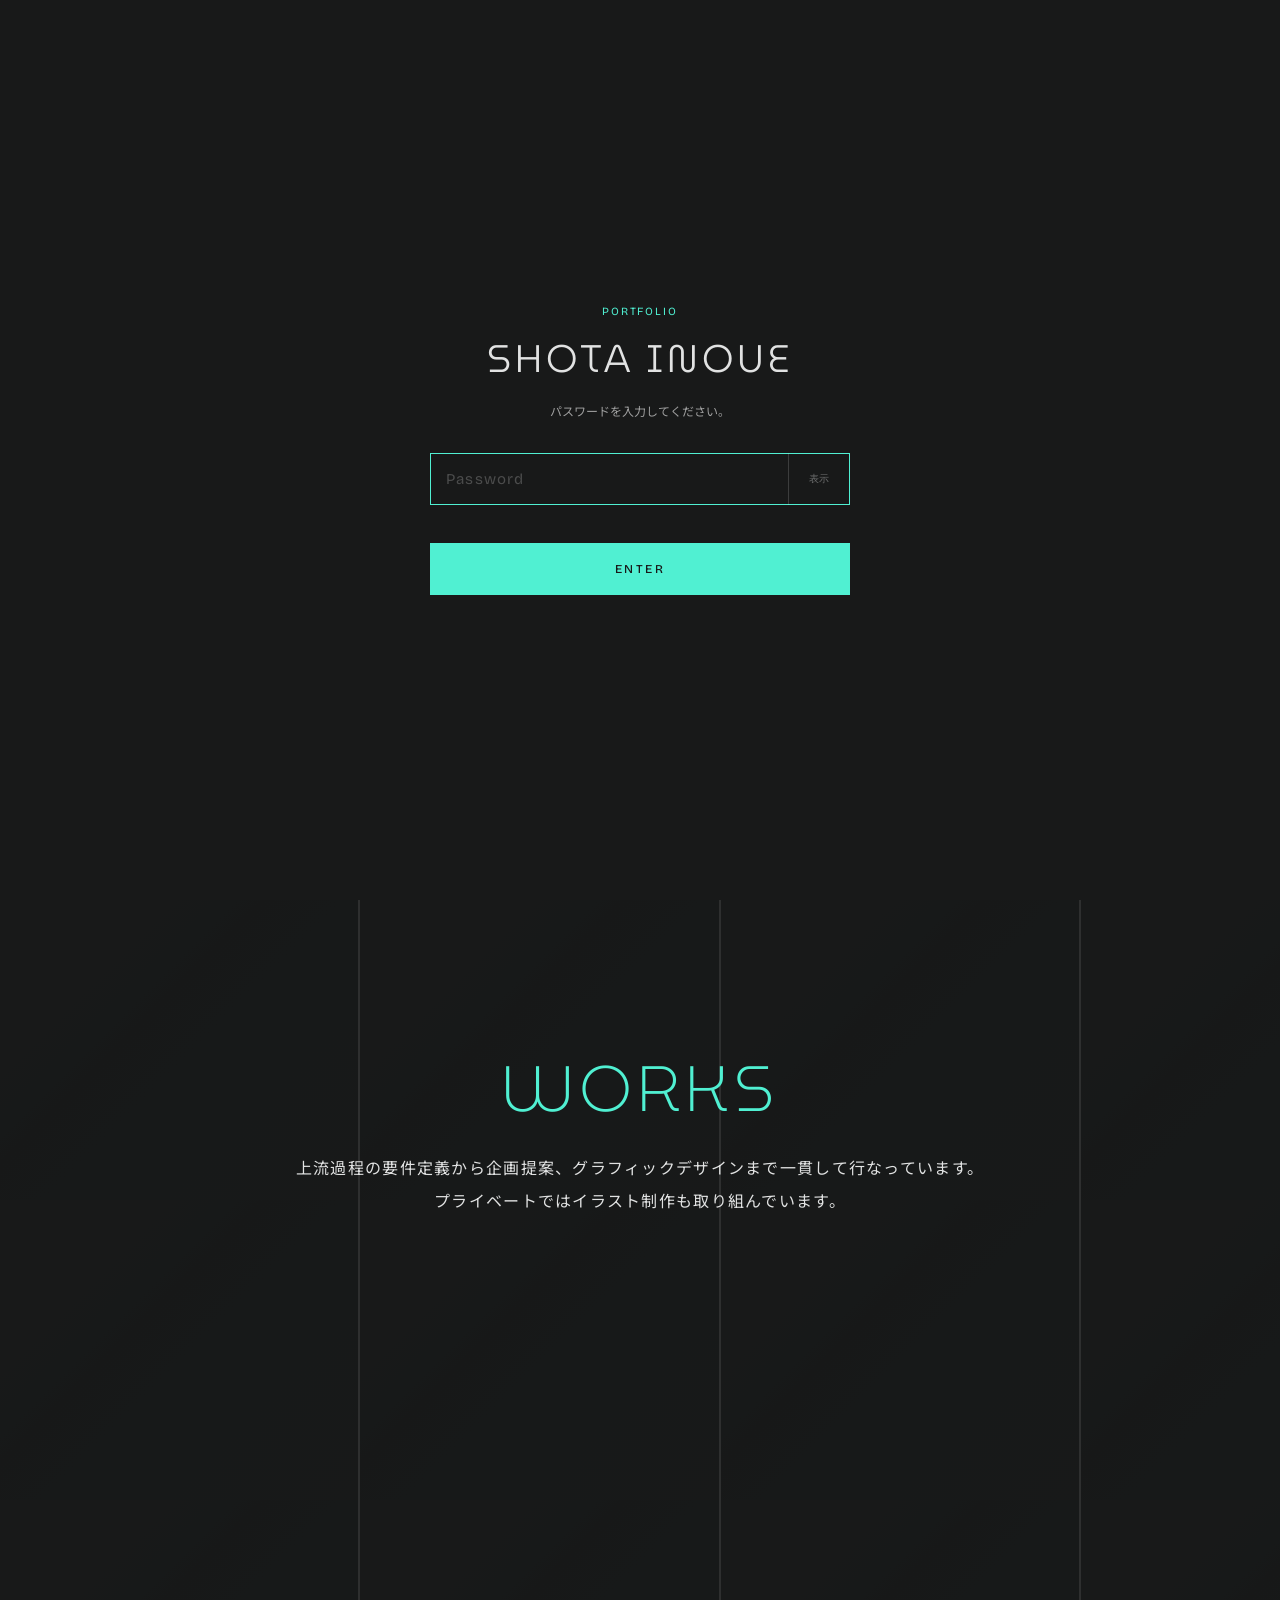
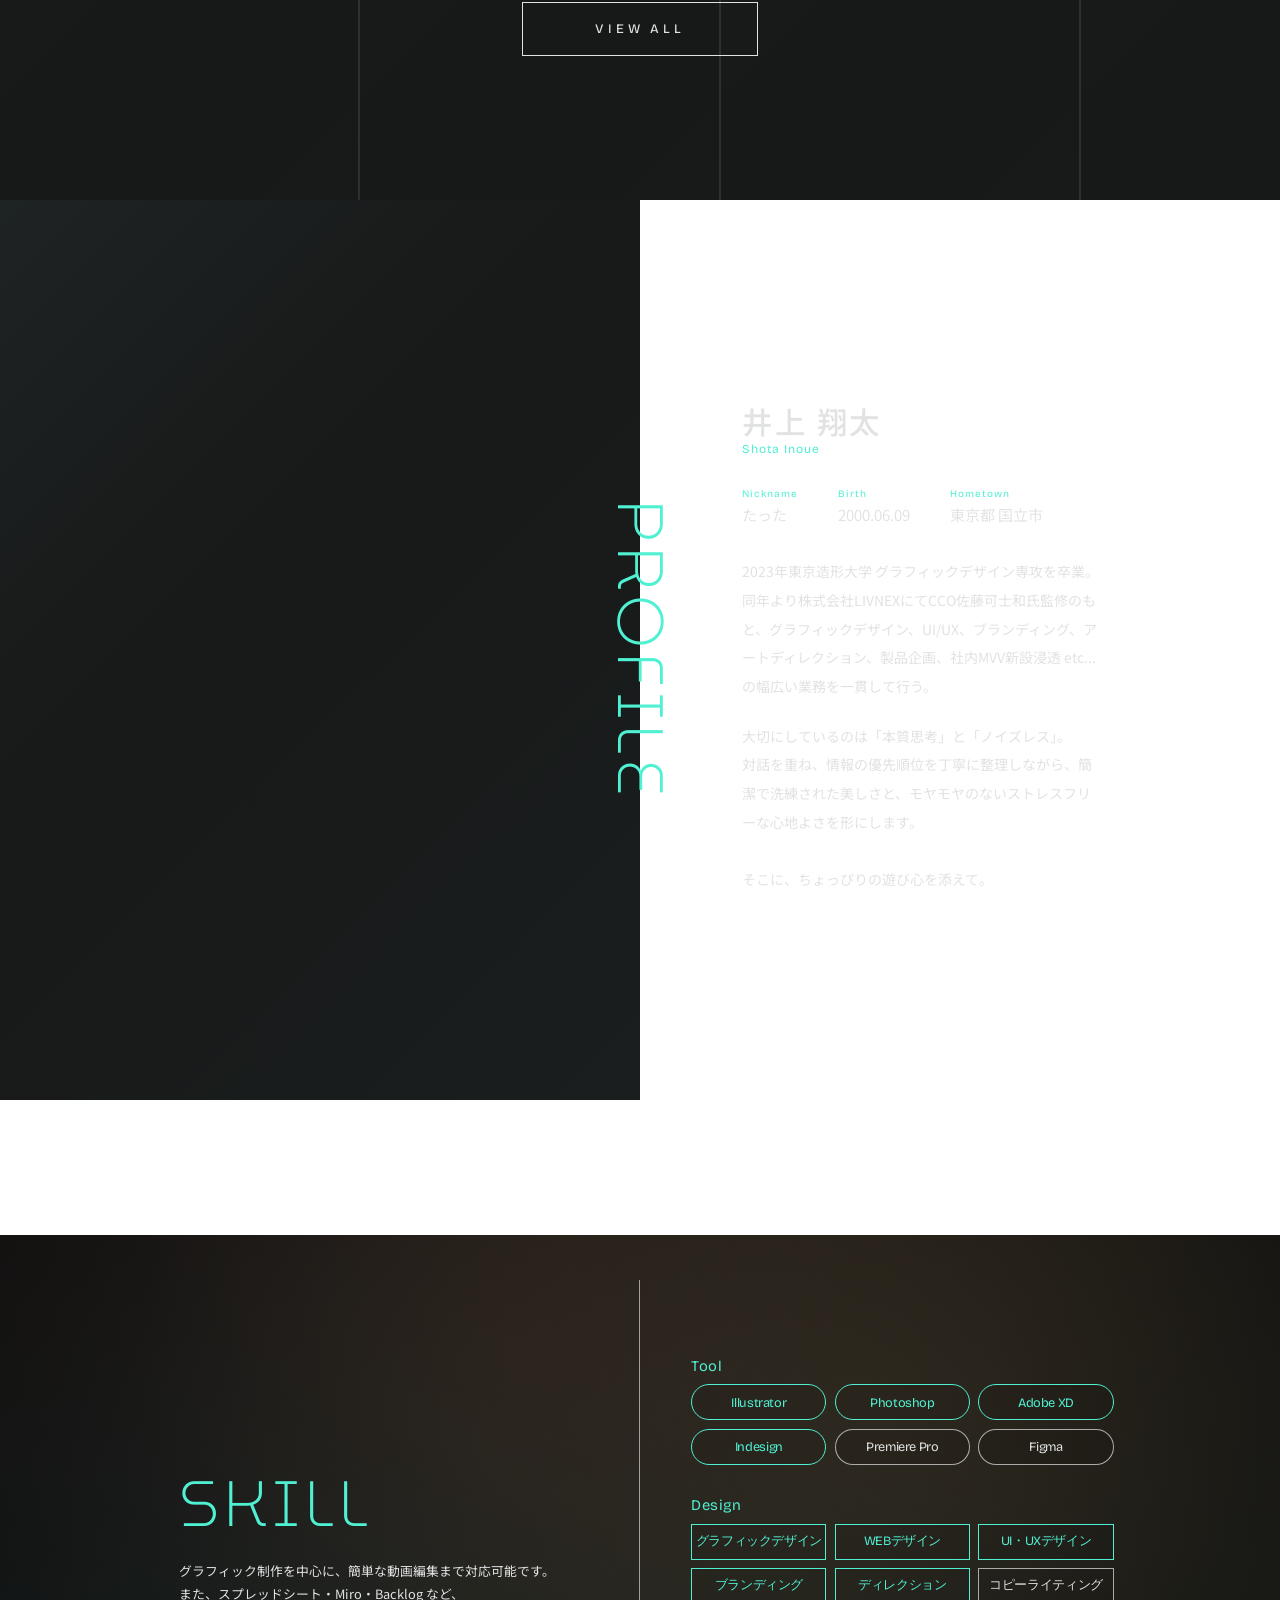
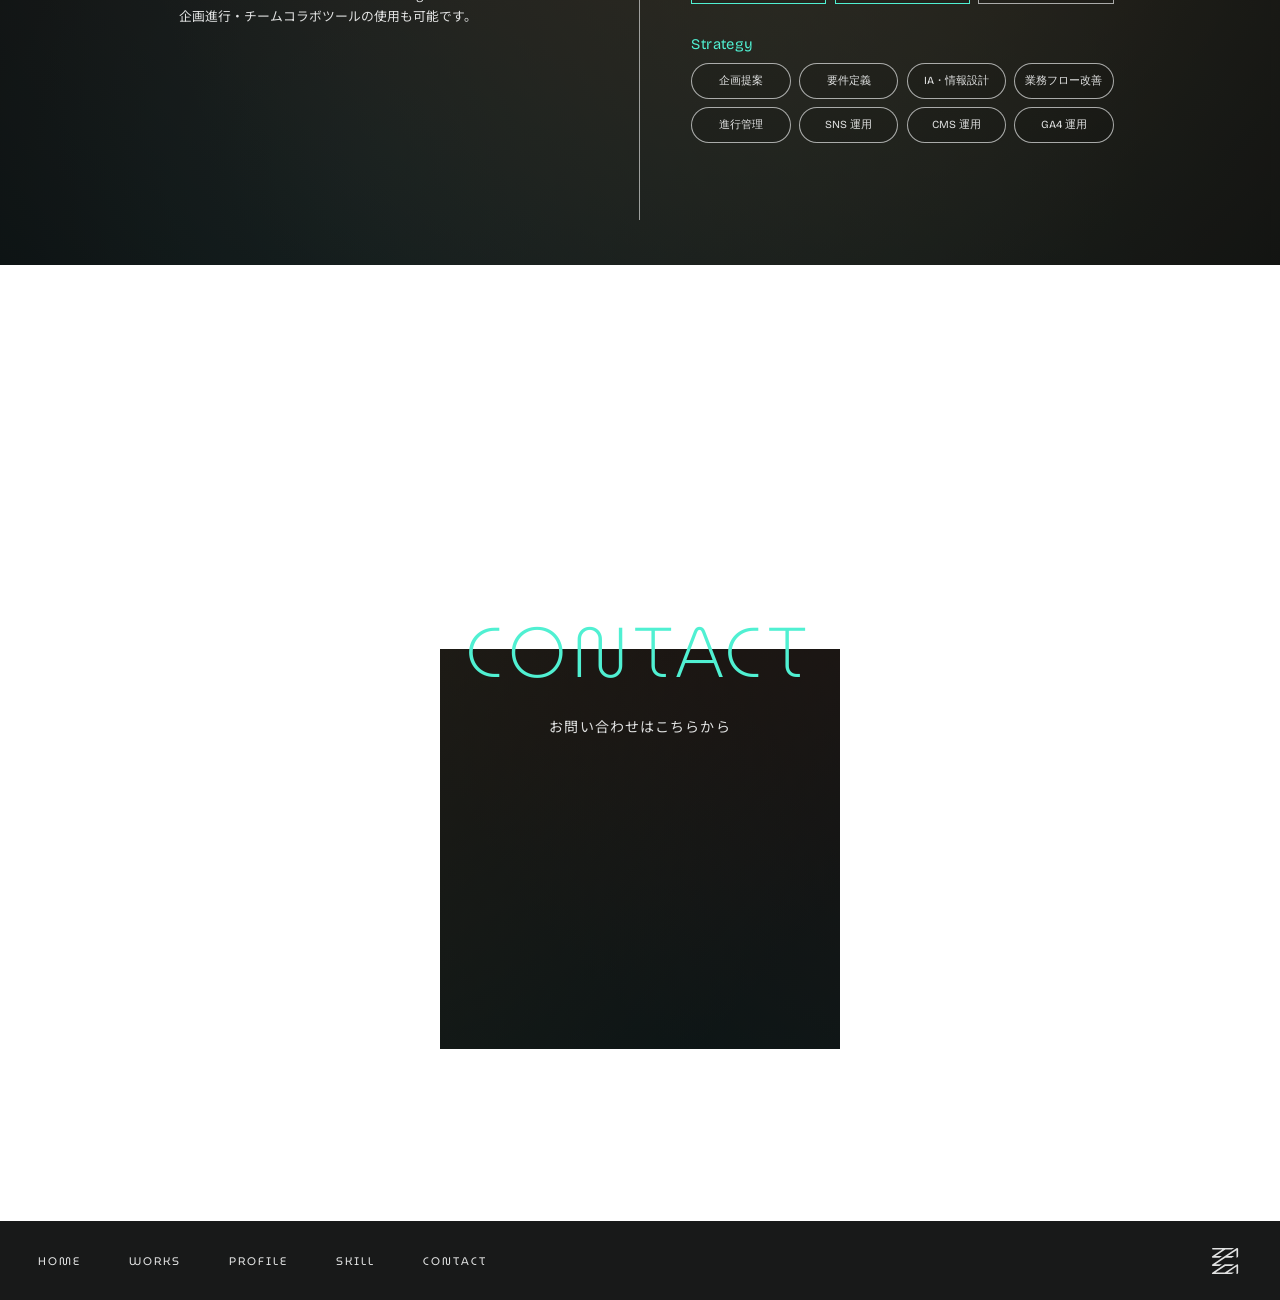
==== index.html @ 8c476129 "Add files via upload" ====
<!DOCTYPE html>
<html lang="ja">
<head>
<meta charset="UTF-8">
<meta name="viewport" content="width=device-width,initial-scale=1.0">
<title>SHOTA INOUE — tattaport</title>

<!-- 認証済みタブでは、読み込み直後のパスワード画面ちらつきを防ぐ -->
<script>
try{
  if(sessionStorage.getItem('portfolioAccessHash')){
    document.documentElement.classList.add('access-session-hint');
  }
}catch(e){}
</script>

<link rel="preconnect" href="https://fonts.googleapis.com">
<link href="https://fonts.googleapis.com/css2?family=MuseoModerno:wght@200;300;400;500;700&family=Bricolage+Grotesque:opsz,wght@12..96,300;12..96,400;12..96,500&family=Noto+Sans+JP:wght@300;400;500&display=swap" rel="stylesheet">

<link rel="stylesheet" href="css/style.css">

<script>
if(new URLSearchParams(window.location.search).get('works') === '1'){
  document.documentElement.classList.add('skip-opening');
}
</script>
</head>

<body>

<!-- SITE ACCESS GATE -->
<div class="site-access-gate" id="siteAccessGate" aria-hidden="true">
  <form class="site-access-card" id="siteAccessForm">
    <p class="site-access-eyebrow">PORTFOLIO</p>
    <h1 class="site-access-title">SHOTA INOUE</h1>
    <p class="site-access-text">
      パスワードを入力してください。
    </p>

    <label class="site-access-label" for="siteAccessPassword">
       
    </label>

   <div class="site-access-password-wrap">
     <input
       class="site-access-input"
       id="siteAccessPassword"
       type="password"
       autocomplete="current-password"
       placeholder="Password"
       required
     >
   
     <button
       class="site-access-toggle"
       type="button"
       aria-label="パスワードを表示"
       aria-pressed="false"
     >
       表示
     </button>
   </div>

    <p class="site-access-error" id="siteAccessError" aria-live="polite"></p>

    <button class="site-access-submit" type="submit">
      ENTER
    </button>
  </form>
</div>

<canvas id="dotsCanvas"></canvas>

<div id="loader">
  <div class="ld-logo-box"></div>
</div>

<div class="cursor" id="cur"></div>

<div class="nav-fixed" id="navFixed">
  <div class="nav-logo" id="navLogoBtn"></div>

  <button class="hamburger" id="ham" aria-label="menu">
    <span></span>
    <span></span>
    <span></span>
  </button>
</div>

<div class="mob-menu" id="mobMenu">
  <a href="#top" class="mob-link">Home</a>
  <a href="#works" class="mob-link">Works</a>
  <a href="#profile" class="mob-link">Profile</a>
  <a href="#skill" class="mob-link">Skill</a>
  <a href="#contact" class="mob-link">Contact</a>
</div>

<!-- TOP -->
<section id="top">
  <div class="top-photo"></div>

  <nav class="top-nav">
    <a href="#works">Works</a>
    <a href="#profile">Profile</a>
    <a href="#skill">Skill</a>
    <a href="#contact">Contact</a>
  </nav>

  <div class="top-content">

    <!--
      CMSのTop Title Graphicから
      SHOTA / INOUEを別SVGとして読み込みます。

      未登録の場合は従来テキストを表示します。
    -->
    <h1 class="top-name top-name-art" aria-label="SHOTA INOUE">

      <span class="lw top-title-line">
        <img
          class="top-title-image"
          id="topTitleShota"
          src=""
          alt="SHOTA"
        >
        <span class="li top-title-fallback">SHOTA</span>
      </span>

      <span class="lw top-title-line">
        <img
          class="top-title-image"
          id="topTitleInoue"
          src=""
          alt="INOUE"
        >
        <span class="li d2 top-title-fallback">INOUE</span>
      </span>

    </h1>

    <div class="top-tags">
      <p class="main">Graphic · Branding · UIUX · SNS · Editorial</p>
      <p class="italic">Design · Direction · Planning · Management</p>
    </div>
  </div>

  <div class="scroll-ind">
    <span>SCROLL</span>
    <div class="scroll-line-v"></div>
  </div>
</section>

<!-- WORKS -->
<section id="works">

  <div class="works-bg">
    <div class="works-bg-row">
      <div class="works-bg-track dir-left">
        <div class="works-bg-cell"></div>
        <div class="works-bg-cell"></div>
        <div class="works-bg-cell"></div>
        <div class="works-bg-cell"></div>
        <div class="works-bg-cell"></div>
        <div class="works-bg-cell"></div>
        <div class="works-bg-cell"></div>
        <div class="works-bg-cell"></div>
      </div>
    </div>

    <div class="works-bg-row">
      <div class="works-bg-track dir-right">
        <div class="works-bg-cell"></div>
        <div class="works-bg-cell"></div>
        <div class="works-bg-cell"></div>
        <div class="works-bg-cell"></div>
        <div class="works-bg-cell"></div>
        <div class="works-bg-cell"></div>
        <div class="works-bg-cell"></div>
        <div class="works-bg-cell"></div>
      </div>
    </div>

    <div class="works-bg-row">
      <div class="works-bg-track dir-left">
        <div class="works-bg-cell"></div>
        <div class="works-bg-cell"></div>
        <div class="works-bg-cell"></div>
        <div class="works-bg-cell"></div>
        <div class="works-bg-cell"></div>
        <div class="works-bg-cell"></div>
        <div class="works-bg-cell"></div>
        <div class="works-bg-cell"></div>
      </div>
    </div>
  </div>

  <div class="works-dark"></div>

  <div class="works-center">
    <div class="works-upper">
      <h2 class="works-title rv">WORKS</h2>

      <p class="works-sub rv">
        上流過程の要件定義から企画提案、グラフィックデザインまで一貫して行なっています。<br>
        プライベートではイラスト制作も取り組んでいます。
      </p>
    </div>

    <button class="works-viewall rv" id="viewAllBtn">View all</button>
  </div>
</section>

<!-- PROFILE -->
<section id="profile">

  <div class="profile-sp-hero">
    <div class="profile-sp-bg ph" id="profileBgSP"></div>
    <h2 class="profile-sp-title">PROFILE</h2>
  </div>

  <div class="profile-bg ph" id="profileBgPC"></div>

  <h2 class="profile-title-center">PROFILE</h2>

  <div class="profile-right">
    <p class="profile-name">井上 翔太</p>
    <p class="profile-name-en">Shota Inoue</p>

    <div class="profile-meta">
      <div>
        <div class="pm-label">Nickname</div>
        <div class="pm-val">たった</div>
      </div>

      <div>
        <div class="pm-label">Birth</div>
        <div class="pm-val">2000.06.09</div>
      </div>

      <div>
        <div class="pm-label">Hometown</div>
        <div class="pm-val">東京都 国立市</div>
      </div>
    </div>

    <p class="profile-text">
      2023年東京造形大学 グラフィックデザイン専攻を卒業。同年より株式会社LIVNEXにてCCO佐藤可士和氏監修のもと、グラフィックデザイン、UI/UX、ブランディング、アートディレクション、製品企画、社内MVV新設浸透 etc... の幅広い業務を一貫して行う。
    </p>

    <p class="profile-text-accent">
      大切にしているのは「本質思考」と「ノイズレス」。<br>
      対話を重ね、情報の優先順位を丁寧に整理しながら、簡潔で洗練された美しさと、モヤモヤのないストレスフリーな心地よさを形にします。<br><br>

      <span class="playful" id="playful">
        そこに、ちょっぴりの遊び心を添えて。
      </span>
    </p>
  </div>
</section>

<!-- SKILL -->
<section id="skill">

  <div class="skill-bg ph">
    <div class="mesh-container">
      <div class="color-circle c1"></div>
      <div class="color-circle c2"></div>
      <div class="color-circle c3"></div>
      <div class="color-circle c4"></div>
    </div>
  </div>

  <div class="skill-inner">

    <div class="skill-left">
      <h2 class="skill-title rv">SKILL</h2>

      <p class="skill-desc rv">
        グラフィック制作を中心に、簡単な動画編集まで対応可能です。<br>
        また、スプレッドシート・Miro・Backlog など、<br>
        企画進行・チームコラボツールの使用も可能です。
      </p>

      <div class="skill-vline"></div>
    </div>

    <div class="skill-right">

      <div class="rv">
        <div class="sg-head">Tool</div>

        <div class="sk-tool">
          <span class="sk-pill hi">Illustrator</span>
          <span class="sk-pill hi">Photoshop</span>
          <span class="sk-pill hi">Adobe XD</span>
          <span class="sk-pill hi">Indesign</span>
          <span class="sk-pill">Premiere Pro</span>
          <span class="sk-pill">Figma</span>
        </div>
      </div>

      <div class="rv">
        <div class="sg-head">Design</div>

        <div class="sk-design">
          <div class="sk-box hi"><span>グラフィックデザイン</span></div>
          <div class="sk-box hi"><span>WEBデザイン</span></div>
          <div class="sk-box hi"><span>UI・UXデザイン</span></div>
          <div class="sk-box hi"><span>ブランディング</span></div>
          <div class="sk-box hi"><span>ディレクション</span></div>
          <div class="sk-box"><span>コピーライティング</span></div>
        </div>
      </div>

      <div class="rv">
        <div class="sg-head">Strategy</div>

        <div class="sk-strategy">
          <span class="sk-pill">企画提案</span>
          <span class="sk-pill">要件定義</span>
          <span class="sk-pill">IA・情報設計</span>
          <span class="sk-pill">業務フロー改善</span>
          <span class="sk-pill">進行管理</span>
          <span class="sk-pill">SNS 運用</span>
          <span class="sk-pill">CMS 運用</span>
          <span class="sk-pill">GA4 運用</span>
        </div>
      </div>

    </div>
  </div>
</section>

<!-- CONTACT -->
<section id="contact">

  <div class="contact-body">
    <div class="contact-stack">

      <h2 class="contact-title rv">CONTACT</h2>

      <div class="contact-img ph">
        <div class="mesh-container">
          <div class="color-circle c1"></div>
          <div class="color-circle c2"></div>
          <div class="color-circle c3"></div>
          <div class="color-circle c4"></div>
        </div>
      </div>

      <p class="contact-sub">お問い合わせはこちらから</p>

      <a href="mailto:tattalineart@gmail.com" class="contact-email-btn">
        tattalineart@gmail.com
      </a>
    </div>
  </div>

  <footer class="contact-footer">
    <div class="cf-links">
      <a href="#top">HOME</a>
      <a href="#works">WORKS</a>
      <a href="#profile">PROFILE</a>
      <a href="#skill">SKILL</a>
      <a href="#contact">CONTACT</a>
    </div>

    <div class="footer-logo"></div>
  </footer>
</section>

<!-- WORKS ALL -->
<div id="works-all">
  <div class="wa-body" id="waBody">
    <a href="#" class="wa-back" id="waBack">Back to HOME</a>
    <div id="waGridContainer"></div>
  </div>
</div>

<script src="js/main.js"></script>

</body>
</html>
---- css/style.css ----
*,*::before,*::after{box-sizing:border-box;margin:0;padding:0}
:root{
  --bg:#181919;
  --bg2:#181919;
  --accent:#50F0D2;
  --text:#E1E2E2;
  --text-dim:rgba(225,226,226,.42);
  --text-mid:rgba(225,226,226,.68);
  --border:rgba(225,226,226,.1);
  --ff-disp:'MuseoModerno',sans-serif;
  --ff-sm:'Bricolage Grotesque',sans-serif;
  --ff-jp:'Noto Sans JP',sans-serif;
  --eoe:cubic-bezier(0.16,1,0.3,1);
  --eio:cubic-bezier(0.65,0,0.35,1);
  --ph:linear-gradient(135deg,#1e2323 0%,#181919 40%,#1a1e1e 100%);
  --safe-x:calc((3.5rem + 64px) * 1.5);
}

html{
  overflow-y:scroll;
  height:100%;
  scroll-behavior:auto;
}

body{
  background:transparent;
  color:var(--text);
  font-family:var(--ff-jp);
  overflow-x:hidden;
  cursor:none;
  position:relative;
}

section{
  height:100vh;
  height:100dvh;
  position:relative;
  overflow:hidden;
  z-index:1;
  background:transparent;
}

.ph{
  background:var(--ph);
  position:relative;
  display:flex;
  align-items:center;
  justify-content:center;
}

/* MESH GRADIENT */
.mesh-container{
  position:absolute;
  inset:0;
  overflow:hidden;
  pointer-events:none;
  z-index:0;
  background:#000;
  will-change:transform;
}

.mesh-container .color-circle{
  position:absolute;
  width:120vmax;
  height:120vmax;
  border-radius:50%;
  opacity:.4;
}

.mesh-container .c1{
  background:radial-gradient(circle,rgba(1,79,88,1) 0%,rgba(1,79,88,0) 70%);
  top:-40%;
  left:-30%;
}

.mesh-container .c2{
  background:radial-gradient(circle,rgba(16,78,74,1) 0%,rgba(16,78,74,0) 70%);
  top:-60%;
  right:-20%;
}

.mesh-container .c3{
  background:radial-gradient(circle,rgba(126,62,44,1) 0%,rgba(126,62,44,0) 70%);
  bottom:-40%;
  left:-20%;
}

.mesh-container .c4{
  background:radial-gradient(circle,rgba(138,101,56,1) 0%,rgba(138,101,56,0) 70%);
  bottom:-50%;
  right:-30%;
}

/* LOADER */
#loader{
  position:fixed;
  inset:0;
  background:#181919;
  z-index:10000;
  display:flex;
  align-items:center;
  justify-content:center;
}

.ld-logo-box{
  width:64px;
  height:64px;
  background:#1e2323;
  position:relative;
  overflow:hidden;
  transform:scale(0);
  animation:ldZoomIn .55s var(--eoe) .1s forwards;
}

@keyframes ldZoomIn{
  from{transform:scale(0)}
  to{transform:scale(1)}
}

#loader.done{
  pointer-events:none;
  animation:ldOut .45s var(--eio) forwards;
}

@keyframes ldOut{
  to{opacity:0}
}

/* DOTS CANVAS */
#dotsCanvas{
  position:fixed;
  inset:0;
  width:100%;
  height:100%;
  z-index:0;
  pointer-events:none;
}

/* CURSOR */
.cursor{
  position:fixed;
  width:10px;
  height:10px;
  background:var(--accent);
  border-radius:50%;
  pointer-events:none;
  z-index:9999;
  transform:translate(-50%,-50%);
  transition:width .2s var(--eoe),height .2s var(--eoe),background .2s,opacity .2s;
}

.cursor.expanded{
  width:36px;
  height:36px;
  background:rgba(255,255,255,.15);
}

@media(hover:none){
  .cursor{display:none}
  body{cursor:auto}
}

/* NAV BAR */
.nav-fixed{
  position:fixed;
  inset:0;
  z-index:501;
  pointer-events:none;
  opacity:0;
  visibility:hidden;
  transition:opacity .5s ease,visibility .5s ease;
}

.nav-fixed.show{
  opacity:1;
  visibility:visible;
}

.nav-fixed > *{
  pointer-events:auto;
}

.nav-logo{
  position:absolute;
  left:calc(var(--safe-x) / 2);
  top:50dvh;
  transform:translate(-50%,-50%);
  width:48px;
  height:48px;
  background:#1e2323;
  overflow:hidden;
  cursor:pointer;
  z-index:501;
  transition:transform .3s var(--eoe);
}

.nav-logo::after{
  content:' ';
  position:absolute;
  inset:0;
  display:flex;
  align-items:center;
  justify-content:center;
  font-family:var(--ff-sm);
  font-size:8.5px;
  font-weight:400;
  letter-spacing:.2em;
  color:rgba(225,226,226,.25);
  text-transform:uppercase;
}

.nav-logo:hover{
  transform:translate(-50%,-50%) scale(1.05);
}

.hamburger{
  position:absolute;
  right:calc(var(--safe-x) / 2);
  top:50dvh;
  transform:translate(50%,-50%);
  cursor:pointer;
  background:none;
  border:none;
  padding:0;
  width:48px;
  height:48px;
  z-index:501;
}

.hamburger span{
  display:block;
  width:34px;
  height:1.8px;
  background:var(--text);
  position:absolute;
  left:7px;
  transition:transform .3s ease,opacity .2s ease,top .28s ease,background .25s;
}

.hamburger span:nth-child(1){top:17px}
.hamburger span:nth-child(2){top:24px}
.hamburger span:nth-child(3){top:31px}

.hamburger.open span:nth-child(1){
  top:24px;
  transform:rotate(45deg);
  background:var(--accent);
}

.hamburger.open span:nth-child(2){
  opacity:0;
}

.hamburger.open span:nth-child(3){
  top:24px;
  transform:rotate(-45deg);
  background:var(--accent);
}

.top-nav{
  position:absolute;
  right:13vw;
  top:50dvh;
  transform:translateY(-50%);
  z-index:50;
  display:flex;
  flex-direction:column;
  align-items:flex-end;
  gap:.9rem;
}

.top-nav a{
  font-family:var(--ff-disp);
  font-weight:400;
  font-size:clamp(.95rem,1.3vw,1.15rem);
  letter-spacing:.08em;
  color:var(--accent);
  text-decoration:none;
  text-transform:uppercase;
  transition:letter-spacing .3s var(--eoe),opacity .2s;
  opacity:0;
  transform:translateY(8px);
}

body.loaded .top-nav a{
  animation:tnFadeUp .45s var(--eoe) forwards;
}

body.loaded .top-nav a:nth-child(1){animation-delay:.5s}
body.loaded .top-nav a:nth-child(2){animation-delay:.56s}
body.loaded .top-nav a:nth-child(3){animation-delay:.62s}
body.loaded .top-nav a:nth-child(4){animation-delay:.68s}

@keyframes tnFadeUp{
  to{
    opacity:1;
    transform:translateY(0);
  }
}

.top-nav a:hover{
  letter-spacing:.16em;
}

/* MOBILE MENU */
.mob-menu{
  display:flex;
  position:fixed;
  inset:0;
  background:rgba(24,25,25,.97);
  backdrop-filter:blur(12px);
  z-index:500;
  flex-direction:column;
  align-items:center;
  justify-content:center;
  gap:1.6rem;
  opacity:0;
  visibility:hidden;
  transition:opacity .45s var(--eoe),visibility .45s;
}

.mob-menu.open{
  opacity:1;
  visibility:visible;
}

.mob-menu a{
  font-family:var(--ff-disp);
  font-size:2rem;
  font-weight:300;
  letter-spacing:.14em;
  color:var(--text);
  text-decoration:none;
  text-transform:uppercase;
  position:relative;
  opacity:0;
  transform:translateY(28px);
  transition:opacity .5s var(--eoe),transform .5s var(--eoe),color .25s,letter-spacing .3s;
}

.mob-menu.open a{
  opacity:1;
  transform:translateY(0);
}

.mob-menu.open a:nth-child(1){transition-delay:.18s}
.mob-menu.open a:nth-child(2){transition-delay:.26s}
.mob-menu.open a:nth-child(3){transition-delay:.34s}
.mob-menu.open a:nth-child(4){transition-delay:.42s}
.mob-menu.open a:nth-child(5){transition-delay:.5s}

.mob-menu a:hover{
  color:var(--accent);
  letter-spacing:.22em;
}

/* HOME */
.top-photo{
  position:absolute;
  inset:0;
}

.top-content{
  position:absolute;
  left:var(--safe-x);
  top:50dvh;
  transform:translateY(-50%);
  z-index:2;
}

.top-name{
  font-family:var(--ff-disp);
  font-weight:200;
  font-size:clamp(2.25rem,4.25vw,3.75rem);
  letter-spacing:.14em;
  line-height:1.3;
  text-transform:uppercase;
  color:var(--text);
}

.top-name .lw{
  overflow:hidden;
  display:block;
}

.top-name .li{
  display:block;
  transform:translateY(110%);
}

body.loaded .top-name .li{
  animation:lineUp .7s var(--eoe) .1s forwards;
}

body.loaded .top-name .li.d2{
  animation-delay:.18s;
}

.top-tags{
  margin-top:1.9rem;
  opacity:0;
}

body.loaded .top-tags{
  animation:fadeIn .45s ease .35s forwards;
}

.top-tags p{
  font-family:var(--ff-sm);
  font-weight:400;
  font-size:clamp(13.75px,1.4vw,17.5px);
  letter-spacing:.10em;
  line-height:1.95;
}

.top-tags p.main{
  color:var(--accent);
}

.top-tags p.italic{
  font-style:italic;
  color:var(--text);
  font-weight:300;
}

.scroll-ind{
  position:absolute;
  bottom:0;
  left:50%;
  transform:translateX(-50%);
  display:flex;
  flex-direction:column;
  align-items:center;
  gap:.55rem;
  z-index:2;
  opacity:0;
}

body.loaded .scroll-ind{
  animation:fadeIn .45s ease .8s forwards;
}

.scroll-ind span{
  font-family:var(--ff-disp);
  font-weight:400;
  font-size:12px;
  letter-spacing:.12em;
  color:var(--text);
  text-transform:uppercase;
}

.scroll-line-v{
  width:2px;
  height:54px;
  background:rgba(80,240,210,.18);
  position:relative;
  overflow:hidden;
}

.scroll-line-v::after{
  content:'';
  position:absolute;
  inset:0;
  background:var(--accent);
  animation:slideV 2s ease-in-out infinite 1.4s;
}

@keyframes slideV{
  0%{transform:translateY(-100%)}
  100%{transform:translateY(220%)}
}

@keyframes lineUp{
  from{transform:translateY(110%)}
  to{transform:translateY(0)}
}

@keyframes fadeIn{
  to{opacity:1}
}

/* WORKS */
.works-bg{
  position:absolute;
  inset:0;
  z-index:1;
  display:grid;
  grid-template-rows:1fr 1fr 1fr;
}

.works-bg-row{
  overflow:hidden;
  position:relative;
  display:flex;
}

.works-bg-track{
  display:flex;
  flex-shrink:0;
  width:max-content;
}

.works-bg-track.dir-left{
  animation:slideLeft 40s linear infinite;
}

.works-bg-track.dir-right{
  animation:slideRight 40s linear infinite;
}

.works-bg-cell{
  width:28vw;
  height:100%;
  flex-shrink:0;
  background:var(--ph);
  margin-right:2px;
  display:flex;
  align-items:center;
  justify-content:center;
  position:relative;
}

.works-bg-cell.has-img::after{
  display:none;
}

@keyframes slideLeft{
  from{transform:translateX(0)}
  to{transform:translateX(-50%)}
}

@keyframes slideRight{
  from{transform:translateX(-50%)}
  to{transform:translateX(0)}
}

.works-dark{
  position:absolute;
  inset:0;
  z-index:2;
  background:rgba(24,25,25,.90);
}

.works-center{
  position:absolute;
  inset:0;
  z-index:3;
  display:flex;
  flex-direction:column;
  align-items:center;
  justify-content:space-between;
  padding:16dvh 0 16dvh;
}

.works-upper{
  display:flex;
  flex-direction:column;
  align-items:center;
  gap:1.1rem;
}

.works-title{
  font-family:var(--ff-disp);
  font-weight:200;
  font-size:clamp(2.4rem,5vw,4.4rem);
  letter-spacing:.08em;
  text-transform:uppercase;
  color:var(--accent);
  line-height:1.4;
}

.works-sub{
  font-family:var(--ff-jp);
  font-weight:400;
  font: size 14px;
  letter-spacing:.08em;
  color:var(--text);
  text-align:center;
  line-height:2.05;
}

.works-viewall{
  display:inline-block;
  border:1px solid var(--text);
  color:var(--text);
  font-family:var(--ff-sm);
  font-weight:460;
  font-size:13px;
  letter-spacing:.3em;
  text-transform:uppercase;
  text-decoration:none;
  padding:18px 72px;
  position:relative;
  overflow:hidden;
  transition:color .3s ease .5s;
  cursor:pointer;
  background:none;
}

.works-viewall::before{
  content:'';
  position:absolute;
  inset:0;
  background:var(--text);
  transform:translateY(105%);
  transition:transform .4s var(--eoe) .5s;
  z-index:-1;
}

.works-viewall:hover{
  color:var(--bg);
  transition:color .3s ease 0s;
}

.works-viewall:hover::before{
  transform:translateY(0);
  transition:transform .35s var(--eoe) 0s;
}

/* PROFILE */
#profile{
  position:relative;
}

.profile-bg{
  position:absolute;
  left:0;
  top:0;
  bottom:0;
  width:50%;
  z-index:1;
}

.profile-bg.has-slides::after,
.profile-sp-bg.has-slides::after{
  display:none;
}

.profile-slide{
  position:absolute;
  inset:0;
  background-size:cover;
  background-position:center;
  opacity:0;
  transition:opacity 1.2s ease;
  z-index:1;
}

.profile-slide.active{
  opacity:1;
  z-index:2;
}

.profile-title-center{
  position:absolute;
  left:50%;
  top:50%;
  transform:translate(-50%,-50%);
  z-index:3;
  writing-mode:vertical-rl;
  font-family:var(--ff-disp);
  font-weight:200;
  font-size:clamp(2.4rem,5vw,4.4rem);
  letter-spacing:.08em;
  text-transform:uppercase;
  color:var(--accent);
  line-height:1;
  padding:0 .3rem;
}

.profile-right{
  position:absolute;
  right:0;
  top:0;
  bottom:0;
  width:50%;
  z-index:2;
  display:flex;
  flex-direction:column;
  justify-content:center;
  padding:3rem var(--safe-x) 3rem 8vw;
  overflow-y:auto;
  scrollbar-width:none;
}

.profile-right::-webkit-scrollbar{
  display:none;
}

.profile-name{
  font-family:var(--ff-jp);
  font-weight:500;
  font-size:clamp(1.4rem,2.6vw,1.9rem);
  letter-spacing:.08em;
  margin-bottom:.3rem;
  line-height:1;
}

.profile-name-en{
  font-family:var(--ff-sm);
  font-weight:400;
  font-size:12px;
  letter-spacing:.08em;
  color:var(--accent);
  margin-bottom:2rem;
}

.profile-meta{
  display:grid;
  grid-template-columns:repeat(3,auto);
  gap:.7rem 2.5rem;
  margin-bottom:2rem;
  width:fit-content;
}

.pm-label{
  font-family:var(--ff-sm);
  font-size:10px;
  letter-spacing:.1em;
  color:var(--accent);
  margin-bottom:.3rem;
  text-transform:none;
}

.pm-val{
  font-family:var(--ff-jp);
  font-size:15px;
  color:var(--text);
  font-weight:380;
}

.profile-text{
  font-family:var(--ff-jp);
  font-size:14px;
  line-height:2.05;
  color:var(--text);
  margin-bottom:1.3rem;
}

.profile-text-accent{
  font-family:var(--ff-jp);
  font-size:14px;
  line-height:2.05;
  color:var(--text);
}

/* PLAYFUL */
.playful{
  display:inline-block;
  position:relative;
  cursor:pointer;
  color:var(--text);
  transition:letter-spacing .35s var(--eoe);
  -webkit-tap-highlight-color:transparent;
  transform-origin:center;
  animation:playfulHint 3s ease-in-out infinite;
}

.playful:hover{
  letter-spacing:.02em;
}

.playful.poked{
  animation:playfulPoke .9s var(--eoe) forwards;
  pointer-events:none;
}

@keyframes playfulPoke{
  0%{color:var(--text);transform:rotate(0) scale(1)}
  10%{color:var(--playful-c,var(--accent));transform:rotate(-1.5deg) scale(1.04)}
  25%{color:var(--playful-c,var(--accent));transform:rotate(1deg) scale(1.04)}
  40%{color:var(--playful-c,var(--accent));transform:rotate(-.5deg)}
  60%{color:var(--playful-c,var(--accent));transform:rotate(0) scale(1)}
  100%{color:var(--text);transform:rotate(0) scale(1)}
}

@keyframes playfulHint{
  0%,82%,100%{transform:rotate(0)}
  85%{transform:rotate(-.9deg)}
  88%{transform:rotate(.7deg)}
  91%{transform:rotate(-.4deg)}
  95%{transform:rotate(0)}
}

.spark{
  position:fixed;
  pointer-events:none;
  z-index:9000;
  font-size:14px;
  color:var(--accent);
  opacity:0;
  user-select:none;
  will-change:transform,opacity;
}

.spark.fly{
  animation:sparkFly 1.1s var(--eoe) forwards;
}

@keyframes sparkFly{
  0%{opacity:0;transform:translate(-50%,-50%) scale(.4) rotate(0)}
  20%{opacity:1}
  100%{opacity:0;transform:translate(calc(-50% + var(--dx)),calc(-50% + var(--dy))) scale(1) rotate(var(--rot))}
}

.profile-sp-hero{
  display:none;
}

/* SKILL */
#skill{
  position:relative;
}

.skill-bg{
  position:absolute;
  left:0;
  right:0;
  top:15vh;
  bottom:15vh;
  z-index:1;
}

.skill-bg::after{
  content:'';
  position:absolute;
  inset:0;
  background:rgba(24,25,25,.55);
}

.skill-inner{
  position:relative;
  z-index:2;
  height:100%;
  display:grid;
  grid-template-columns:1fr 1fr;
}

.skill-left{
  position:relative;
  display:flex;
  flex-direction:column;
  justify-content:center;
  align-items:flex-start;
  padding:0 5vw 0 14vw;
}

.skill-title{
  font-family:var(--ff-disp);
  font-weight:200;
  font-size:clamp(3rem,5vw,5.5rem);
  letter-spacing:.07em;
  text-transform:uppercase;
  color:var(--accent);
  line-height:1;
  margin-bottom:1.5rem;
}

.skill-desc{
  font-family:var(--ff-jp);
  font-size:clamp(12px,1vw,17px);
  line-height:1.75;
  color:var(--text);
}

.skill-vline{
  position:absolute;
  right:0;
  top:50%;
  transform:translateY(-50%);
  width:1px;
  height:60%;
  background:var(--text);
  opacity:.65;
}

.skill-right{
  display:flex;
  flex-direction:column;
  justify-content:center;
  align-items:stretch;
  padding:0 13vw 0 4vw;
  gap:clamp(1.8rem,3.5vh,3.5rem);
}

.sg-head{
  font-family:var(--ff-sm);
  font-weight:400;
  font-size:clamp(14px,1.15vw,21px);
  letter-spacing:.03em;
  color:var(--accent);
  margin-bottom:clamp(.6rem,1vh,1rem);
  text-transform:none;
}

.sk-tool,
.sk-design{
  display:grid;
  grid-template-columns:repeat(3,minmax(0,1fr));
  gap:clamp(7px,.65vw,13px);
  width:100%;
}

.sk-tool .sk-pill,
.sk-design .sk-box,
.sk-strategy .sk-pill{
  font-family:var(--ff-sm);
  font-weight:400;
  font-size:clamp(11px,1vw,18px);
  letter-spacing:-0.03em;
  border:1.5px solid rgba(225,226,226,.72);
  color:var(--text);
  background:rgba(0,0,0,.08);
  height:clamp(36px,2.7vw,54px);
  display:flex;
  align-items:center;
  justify-content:center;
  white-space:nowrap;
}

.sk-tool .sk-pill,
.sk-strategy .sk-pill{
  padding:0 8px;
  border-radius:40px;
  min-width:0;
}

.sk-design .sk-box{
  padding:0 5px;
  text-align:center;
}

.sk-tool .sk-pill.hi,
.sk-design .sk-box.hi{
  border-color:var(--accent);
  color:var(--accent);
}

.sk-strategy{
  display:grid;
  grid-template-columns:repeat(4,minmax(0,1fr));
  gap:clamp(7px,.65vw,13px);
  width:100%;
}

.sk-strategy .sk-pill{
  font-size:clamp(10px,.85vw,16px);
  letter-spacing:0;
}

.strategy-text{
  font-family:var(--ff-jp);
  font-size:12px;
  line-height:2.05;
  color:var(--text);
}

/* CONTACT */
#contact{
  display:flex;
  flex-direction:column;
  position:relative;
}

.contact-body{
  position:relative;
  z-index:2;
  flex:1;
  display:flex;
  align-items:center;
  justify-content:center;
  padding:5vh 5vw 0;
}

.contact-stack{
  position:relative;
  display:flex;
  flex-direction:column;
  align-items:center;
  width:min(460px,88vw);
}

.contact-title{
  font-family:var(--ff-disp);
  font-weight:200;
  font-size:clamp(2.4rem,5.5vw,4.6rem);
  letter-spacing:.08em;
  text-transform:uppercase;
  color:var(--accent);
  line-height:1;
  position:relative;
  z-index:3;
  margin-bottom:-.55em;
}

.contact-sub{
  position:absolute;
  top:22%;
  left:50%;
  transform:translateX(-50%);
  font-family:var(--ff-jp);
  font-size:14px;
  letter-spacing:.08em;
  color:var(--text);
  z-index:5;
  white-space:nowrap;
  line-height:2.05;
  margin:0;
}

.contact-img{
  width:min(400px,82vw);
  aspect-ratio:1/1;
  background:var(--ph);
  position:relative;
  z-index:2;
  display:flex;
  align-items:center;
  justify-content:center;
  overflow:hidden;
}

.contact-img::before{
  content:'';
  position:absolute;
  inset:0;
  background:rgba(24,25,25,.55);
  z-index:1;
}

.contact-email-btn{
  position:absolute;
  top:50%;
  left:50%;
  transform:translate(-50%,-50%);
  z-index:5;
  background:var(--text);
  color:var(--bg);
  display:flex;
  align-items:center;
  justify-content:center;
  gap:1.1rem;
  font-family:var(--ff-sm);
  font-weight:300;
  font-size:clamp(25px,2.4vw,40px);
  letter-spacing:.03em;
  padding:30px 80px;
  border-radius:90px;
  text-decoration:none;
  transition:background .25s,color .25s,transform .25s,opacity .3s;
  white-space:nowrap;
  opacity:0;
  pointer-events:none;
}

body.in-contact .contact-email-btn{
  opacity:1;
  pointer-events:auto;
}

.contact-email-btn:hover{
  background:var(--accent);
  transform:translate(-50%,-50%) scale(1.04);
}

.contact-footer{
  position:relative;
  z-index:3;
  flex-shrink:0;
  background:var(--bg2);
  display:flex;
  align-items:center;
  justify-content:space-between;
  padding:1.4rem 3vw;
}

.cf-links{
  display:flex;
  gap:3rem;
}

.cf-links a{
  font-family:var(--ff-disp);
  font-weight:400;
  font-size:11px;
  letter-spacing:.18em;
  text-transform:uppercase;
  color:var(--text);
  text-decoration:none;
  transition:color .2s;
}

.cf-links a:hover{
  color:var(--accent);
}

.footer-logo{
  width:34px;
  height:34px;
  background:#1e2323;
  position:relative;
  overflow:hidden;
}

/* WORKS OVERLAY */
#works-all{
  position:fixed;
  inset:0;
  background:var(--bg);
  z-index:300;
  display:flex;
  flex-direction:column;
  opacity:0;
  visibility:hidden;
  transition:opacity .45s ease,visibility .45s;
  overflow:hidden;
  min-height:100dvh;
}

#works-all.open{
  opacity:1;
  visibility:visible;
}

.wa-back{
  position:fixed;
  top:1.6rem;
  left:var(--safe-x);
  z-index:50;
  display:inline-flex;
  align-items:center;
  gap:.6rem;
  font-family:var(--ff-disp);
  font-weight:400;
  font-size:13px;
  letter-spacing:.16em;
  color:var(--text-dim);
  text-decoration:none;
  transition:color .25s,gap .3s var(--eoe);
}

.wa-back:hover{
  color:var(--accent);
  gap:.9rem;
}

.wa-back::before{
  content:'';
  width:8px;
  height:8px;
  border-left:1.5px solid currentColor;
  border-bottom:1.5px solid currentColor;
  transform:rotate(45deg);
  transition:border-color .25s;
}

.wa-body{
  flex:1;
  overflow-y:scroll;
  padding:5rem var(--safe-x) 3rem;
  scrollbar-width:thin;
  scrollbar-color:var(--text-dim) transparent;
}

.wa-category{
  margin-bottom:0;
  padding-top:3.2rem;
}

.wa-cat-label{
  display:flex;
  align-items:center;
  gap:1.2rem;
  font-family:var(--ff-sm);
  font-size:clamp(13px,1.5vw,17px);
  font-weight:500;
  letter-spacing:.04em;
  color:var(--text);
  margin-bottom:1rem;
  text-transform:none;
}

.wa-cat-label::before{
  content:'';
  width:28px;
  height:1.5px;
  background:var(--accent);
  flex-shrink:0;
}

.wa-grid{
  display:grid;
  grid-template-columns:1fr 1fr;
  gap:0;
  padding:0;
}

.wa-card{
  position:relative;
  overflow:hidden;
  background:var(--ph);
  border:none;
  aspect-ratio:3/2;
  cursor:pointer;
}

.wa-card-img{
  position:absolute;
  inset:0;
}

.wa-card-img-ph{
  width:100%;
  height:100%;
  display:flex;
  align-items:center;
  justify-content:center;
  background:var(--ph);
}

.wa-card-body{
  position:absolute;
  inset:0;
  z-index:2;
  background:rgba(24,25,25,0);
  display:flex;
  flex-direction:column;
  justify-content:flex-end;
  padding:1.2rem 1.4rem;
  opacity:0;
  transition:background .3s,opacity .3s;
}

@media(hover:hover) and (min-width:901px){
  .wa-card:hover .wa-card-body{
    background:rgba(24,25,25,.82);
    opacity:1;
  }

  .wa-card:nth-child(odd) .wa-card-body,
  .wa-card:nth-child(even) .wa-card-body{
    padding:1.2rem 1.4rem;
  }
}

.wa-card.active .wa-card-body{
  background:rgba(24,25,25,.85);
  opacity:1;
}

.wa-card-arrow{
  position:absolute;
  right:1.2rem;
  bottom:1.2rem;
  width:34px;
  height:34px;
  border-radius:50%;
  border:1.5px solid var(--accent);
  display:flex;
  align-items:center;
  justify-content:center;
  z-index:3;
  opacity:0;
  transform:scale(.7);
  transition:opacity .3s,transform .3s var(--eoe);
  pointer-events:none;
}

.wa-card-arrow::before{
  content:'';
  width:9px;
  height:9px;
  border-top:2px solid var(--accent);
  border-right:2px solid var(--accent);
  transform:rotate(45deg) translate(-1px,1px);
}

.wa-card.active .wa-card-arrow{
  opacity:1;
  transform:scale(1);
}

@media(hover:hover) and (min-width:901px){
  .wa-card-arrow{display:none}
}

@media(max-width:900px){
  .wa-card.active .wa-card-body{
    padding-right:4.2rem;
    padding-bottom:1rem;
  }

  .wa-card.active .wa-card-desc{
    padding-right:0;
  }
}

.wa-card-title{
  font-family:var(--ff-jp);
  font-size:clamp(15px,1.8vw,22px);
  font-weight:400;
  color:var(--text);
  line-height:1.45;
  margin-bottom:.55rem;
}

.wa-card-desc{
  font-family:var(--ff-jp);
  font-size:11.5px;
  line-height:1.7;
  color:var(--text);
}

.wa-fade{
  opacity:0;
  filter:blur(18px);
  transform:scale(1.06);
  transition:opacity .7s ease,filter .9s var(--eoe),transform 1s var(--eoe);
  will-change:filter,transform,opacity;
}

.wa-fade.in{
  opacity:1;
  filter:blur(0);
  transform:scale(1);
}

.rv{
  opacity:0;
  transform:translateY(16px);
  transition:opacity .85s ease,transform .85s var(--eoe);
}

.rv.vis{
  opacity:1;
  transform:translateY(0);
}

/* RESPONSIVE 900px */
@media(max-width:900px){
  .nav-fixed{
    position:fixed;
    inset:auto;
    top:0;
    left:0;
    right:0;
    bottom:auto;
    transform:none;
    display:flex;
    align-items:center;
    justify-content:space-between;
    padding:1.2rem 1.5rem;
    height:auto;
    z-index:501;
    opacity:1;
    visibility:visible;
  }

  .nav-logo{
    all:unset;
    display:flex;
    align-items:center;
    justify-content:center;
    width:32px;
    height:32px;
    background:#1e2323;
    cursor:pointer;
    overflow:hidden;
    position:relative;
    flex-shrink:0;
    pointer-events:auto;
    z-index:501;
    transform:none!important;
  }

  .nav-logo:hover,
  .nav-logo:active{
    transform:none!important;
  }

  .nav-logo::after{
    content:' ';
    position:absolute;
    inset:0;
    display:flex;
    align-items:center;
    justify-content:center;
    font-family:var(--ff-sm);
    font-size:7px;
    font-weight:400;
    letter-spacing:.18em;
    color:rgba(225,226,226,.25);
    text-transform:uppercase;
  }

  .hamburger{
    all:unset;
    display:flex;
    flex-direction:column;
    cursor:pointer;
    width:32px;
    height:32px;
    position:relative;
    flex-shrink:0;
    pointer-events:auto;
    z-index:501;
  }

  .hamburger span{
    display:block;
    position:absolute;
    background:var(--text);
    transition:transform .3s ease,opacity .2s ease,top .28s ease,background .25s;
    width:20px;
    height:1.5px;
    left:5px;
  }

  .hamburger span:nth-child(1){top:10px}
  .hamburger span:nth-child(2){top:16px}
  .hamburger span:nth-child(3){top:22px}

  .hamburger.open span:nth-child(1){
    top:16px;
    transform:rotate(45deg);
    background:var(--accent);
  }

  .hamburger.open span:nth-child(2){
    opacity:0;
  }

  .hamburger.open span:nth-child(3){
    top:16px;
    transform:rotate(-45deg);
    background:var(--accent);
  }

  .top-nav{
    display:none;
  }

  .top-content{
    left:10vw;
    top:50dvh;
    transform:translateY(-50%);
  }

  .top-name{
    font-size:clamp(2rem,8vw,3.2rem);
    letter-spacing:.10em;
  }

  .top-tags p{
    font-size:11px;
  }

  .scroll-ind{
    bottom:0;
    gap:.35rem;
  }

  .scroll-ind span{
    font-size:8.5px;
  }

  .scroll-line-v{
    height:52px;
  }

  .works-bg-cell{
    width:50vw;
  }

  .works-title{
    font-size:clamp(2rem,10vw,3.5rem);
    font-weight:280;
  }

  .works-sub{
    font-size:11.5px;
    letter-spacing:.04em;
    line-height:1.6;
    padding:0 2rem;
  }

  .works-center{
    padding:0;
    justify-content:space-between;
    display:flex;
    flex-direction:column;
  }

  .works-upper{
    padding-top:22dvh;
  }

  .works-viewall{
    font-size:13px;
    padding:16px 56px;
    letter-spacing:.20em;
    margin-bottom:18dvh;
  }

  .profile-sp-title,
  .skill-title,
  .contact-title{
    font-weight:300;
  }

  #profile{
    display:flex;
    flex-direction:column;
    overflow:visible;
  }

  .profile-bg{
    display:none;
  }

  .profile-title-center{
    display:none;
  }

  .profile-sp-hero{
    display:flex;
    flex-shrink:0;
    height:38dvh;
    position:relative;
    overflow:visible;
  }

  .profile-sp-bg{
    position:absolute;
    inset:0;
    overflow:hidden;
  }

  .profile-sp-bg::after{
    content:'';
    position:absolute;
    inset:0;
    background:rgba(24,25,25,.25);
  }

  .profile-sp-title{
    position:absolute;
    left:6vw;
    bottom:0;
    transform:translateY(50%);
    z-index:5;
    font-family:var(--ff-disp);
    font-weight:280;
    font-size:clamp(2rem,10vw,3.5rem);
    letter-spacing:.08em;
    text-transform:uppercase;
    color:var(--accent);
    line-height:1;
  }

  .profile-right{
    position:static;
    width:100%;
    flex:1;
    padding:2.8rem 6vw 1.5rem;
    justify-content:flex-start;
    overflow-y:auto;
  }

  .profile-name{
    font-size:clamp(1.0rem,6vw,1.6rem);
    font-weight:400;
    letter-spacing:.14em;
    margin-bottom:.4rem;
  }

  .profile-name-en{
    font-size:12px;
    margin-bottom:1rem;
  }

  .profile-meta{
    gap:.5rem 1.5rem;
    margin-bottom:1rem;
  }

  .pm-val{
    font-weight:400;
    font-size:12px;
  }

  .pm-label{
    font-size:9px;
  }

  .profile-text{
    font-size:12px;
    line-height:1.6;
    margin-bottom:.9rem;
  }

  .profile-text-accent{
    font-size:12px;
    line-height:1.6;
  }

  .skill-bg{
    top:0;
    bottom:0;
    background:#1a2a28;
  }

  .skill-inner{
    display:flex;
    flex-direction:column;
    min-height:100dvh;
    justify-content:center;
    padding-top:0;
  }

  .skill-left{
    padding:3.2rem 6vw 1.2rem;
    justify-content:flex-start;
    border-bottom:none;
    position:relative;
  }

  .skill-left::after{
    content:'';
    position:absolute;
    left:6vw;
    right:6vw;
    bottom:0;
    height:1px;
    background:var(--text-dim);
  }

  .skill-vline{
    display:none;
  }

  .skill-title{
    font-size:clamp(2rem,9.5vw,3.5rem);
    font-weight:280;
    margin-bottom:.7rem;
    line-height:1;
  }

  .skill-desc{
    font-size:12px;
    letter-spacing:-.02em;
    line-height:1.6;
  }

  .skill-right{
    padding:1.2rem 6vw .95rem;
    gap:1.2rem;
    justify-content:flex-start;
    overflow-y:auto;
  }

  .skill-right .rv{
    width:100%;
  }

  .sg-head{
    font-size:14px;
    margin-bottom:.4rem;
    line-height:1.2;
  }

  .sk-tool{
    gap:6px;
    width:100%;
  }

  .sk-tool .sk-pill{
    flex:1;
    min-width:0;
    justify-content:center;
  }

  .sk-tool .br-row ~ .sk-pill{
    flex:0 0 auto!important;
    width:calc(25% - 4.5px)!important;
    min-width:0!important;
    padding:0!important;
    justify-content:center;
  }

  .sk-tool .br-row{
    flex-basis:100%;
    height:0;
  }

  .sk-design{
    grid-template-columns:repeat(3,1fr);
    column-gap:6px; /* 横：3つのボックス間 */
    row-gap:6px;    /* 縦：上下段の間 */
    width:100%;
    max-width:none!important;
  }

  .sk-strategy{
    grid-template-columns:repeat(2,1fr);
    gap:6px;
    width:100%;
  }

  .sk-tool .sk-pill,
  .sk-design .sk-box,
  .sk-strategy .sk-pill{
    height:28px;
    min-height:28px;
    font-size:12px;
    border-width:1px;
    letter-spacing:-.02em;
    line-height:1.3;
    min-width:0;
  }

  .sk-tool .sk-pill{
    padding:0 6px;
  }

  .sk-design .sk-box{
    padding:0 1px;
    letter-spacing:-.04em;
    font-size:11px;
    white-space:nowrap;
    overflow:hidden;
    text-overflow:ellipsis;
  }
  
  /* 枠は縮めず、中の文字だけ横幅95%にする */
  .sk-design .sk-box span{
    display:inline-block;
    transform:scaleX(.95);
    transform-origin:center;
  }

  .strategy-text{
    font-size:12px;
    line-height:1.65;
  }

  .contact-img{
    width:min(320px,75vw);
    position:relative;
    background:#1a2a28;
  }

  .contact-title{
    font-size:clamp(2rem,10vw,3.5rem);
    font-weight:280;
  }

  .contact-email-btn{
    position:absolute;
    top:50%;
    left:50%;
    transform:translate(-50%,-50%);
    font-size:20px;
    padding:22px 36px;
    gap:.7rem;
    font-weight:400;
    letter-spacing:.05em;
    border-radius:60px;
    opacity:1;
    pointer-events:auto;
  }

  .contact-stack{
    position:relative;
  }

  .contact-sub{
    position:absolute;
    top:20%;
    left:50%;
    transform:translateX(-50%);
    bottom:auto;
    z-index:5;
    text-align:center;
    white-space:nowrap;
    font-size:12px;
    line-height:1.6;
    margin:0;
  }

  .contact-footer{
    flex-direction:column;
    gap:.8rem;
    padding:1rem 5vw 1rem;
  }

  .cf-links{
    gap:2rem;
  }

  .cf-links a{
    font-size:12px;
    transform:scaleX(.95);
    letter-spacing:.06em;
  }

  .footer-logo{
    width:20px;
    height:20px;
    margin-top:.2rem;
    margin-bottom:.05rem;
  }

  .wa-back{
    position:static;
    top:auto;
    left:auto;
    display:inline-flex;
    margin:5rem 0 1rem 6vw;
  }

  #works-all{
    display:block;
    overflow-y:scroll;
    overflow-x:hidden;
  }

  .wa-body{
    padding:0 6vw 9rem;
    overflow-y:visible;
    overflow-x:hidden;
  }

  .wa-grid{
    grid-template-columns:1fr;
    gap:3px;
  }

  .wa-card{
    aspect-ratio:3/2;
  }

  .wa-card-title{
    font-size:13.5px;
    margin-bottom:.35rem;
    font-weight:300;
  }

  .wa-card-desc{
    font-size:9px;
  }

  .wa-cat-label{
    font-size:13px;
    gap:.8rem;
    padding-left:0;
  }

  .wa-cat-label::before{
    width:4vw;
    min-width:24px;
    height:2.5px;
  }
}

@media(max-width:520px){
  .cf-links{
    gap:1.4rem;
  }

  .contact-img{
    width:min(240px,65vw);
  }
}

/* WORKS一覧から戻った時のちらつき防止 */
html.skip-opening{
  background:var(--bg);
}

html.skip-opening body > *:not(#works-all):not(canvas):not(.cursor):not(.nav-fixed):not(.mob-menu){
  visibility:hidden;
}

html.skip-opening #works-all{
  opacity:1!important;
  visibility:visible!important;
  transition:none;
}

/* =========================================
   TOP TITLE GRAPHIC
   CMS管理：SHOTA / INOUE 作字SVG
   ========================================= */

/* 作字画像対応のタイトル全体 */
.top-name-art{
  line-height:1;
}

/* SHOTA / INOUE の各行 */
.top-name-art .top-title-line{
  display:block;
  overflow:hidden;
  margin-bottom:28px
}

.top-name-art .top-title-line:last-child{
  margin-bottom:0;
}

/* CMS画像未登録時に表示する従来テキスト */
.top-title-fallback{
  display:block;
}

.top-title-fallback.is-hidden{
  display:none !important;
}

/* CMSから読み込む作字SVG / PNG */
.top-title-image{
  display:none;
  width:auto;
  height:clamp(36px,2.8vw,82px);
  max-width:70vw;
  object-fit:contain;
  object-position:left center;

  opacity:0;
  transform:translateY(115%);
  clip-path:inset(0 0 100% 0);

  will-change:transform,clip-path,opacity;
}

.top-title-image.has-art{
  display:block;
}

/* ローダー終了後に表示 */
body.loaded .top-title-image.has-art{
  animation:topTitleArtIn .82s var(--eoe) forwards;
}

/* INOUEだけ少し遅れて登場 */
body.loaded .top-title-line:nth-child(2) .top-title-image.has-art{
  animation-delay:.12s;
}

@keyframes topTitleArtIn{
  0%{
    opacity:0;
    transform:translateY(115%);
    clip-path:inset(0 0 100% 0);
  }

  100%{
    opacity:1;
    transform:translateY(0);
    clip-path:inset(0 0 0 0);
  }
}

/* =========================================
   SP
   ========================================= */
@media(max-width:900px){

  .top-title-image{
    height:clamp(24px,7vw,68px);
    max-width:84vw;
  }

  .top-name-art .top-title-line{
    margin-bottom:24px
  }

  body.loaded .top-title-image.has-art{
    animation-duration:.72s;
  }
}

/* OS側でアニメーション軽減を希望している場合 */
@media(prefers-reduced-motion:reduce){

  .top-title-image,
  body.loaded .top-title-image.has-art{
    animation:none;
    opacity:1;
    transform:none;
    clip-path:none;
  }
}

/* =========================================
   SITE ACCESS GATE
   簡易パスワード画面
   ========================================= */

.site-access-gate{
  position:fixed;
  inset:0;
  z-index:20000;
  display:flex;
  align-items:center;
  justify-content:center;
  padding:24px;
  background:#181919;
  opacity:1;
  visibility:visible;
  transition:opacity .45s var(--eoe), visibility .45s;
}

.site-access-gate.is-hidden{
  opacity:0;
  visibility:hidden;
  pointer-events:none;
}

.site-access-card{
  width:min(420px,100%);
  text-align:center;
}

.site-access-eyebrow{
  margin-bottom:1.1rem;
  color:var(--accent);
  font-family:var(--ff-sm);
  font-size:11px;
  font-weight:400;
  letter-spacing:.18em;
}

.site-access-title{
  margin-bottom:1.1rem;
  color:var(--text);
  font-family:var(--ff-disp);
  font-size:clamp(1.8rem,3vw,2.6rem);
  font-weight:300;
  letter-spacing:.1em;
  line-height:1.2;
}

.site-access-text{
  margin-bottom:2rem;
  color:var(--text-mid);
  font-size:12px;
  line-height:1.8;
}

.site-access-label{
  display:block;
  margin-bottom:.5rem;
  color:var(--text-dim);
  font-family:var(--ff-sm);
  font-size:10px;
  letter-spacing:.15em;
  text-align:left;
}

.site-access-input{
  display:block;
  width:100%;
  height:52px;
  padding:0 15px;
  border:1px solid rgba(225,226,226,.3);
  border-radius:0;
  outline:none;
  background:transparent;
  color:var(--text);
  font-family:var(--ff-sm);
  font-size:15px;
  letter-spacing:.08em;
  transition:border-color .2s;
}

.site-access-input:focus{
  border-color:var(--accent);
}

.site-access-input::placeholder{
  color:rgba(225,226,226,.26);
}

.site-access-error{
  min-height:1.5em;
  margin-top:.7rem;
  color:#f04650;
  font-size:11px;
  line-height:1.5;
  text-align:left;
}

.site-access-submit{
  width:100%;
  min-height:52px;
  margin-top:.6rem;
  border:1px solid var(--accent);
  background:var(--accent);
  color:var(--bg);
  cursor:pointer;
  font-family:var(--ff-sm);
  font-size:12px;
  font-weight:500;
  letter-spacing:.2em;
  transition:background .2s,color .2s;
}

.site-access-submit:hover{
  background:transparent;
  color:var(--accent);
}

.site-access-submit:disabled{
  opacity:.55;
  cursor:wait;
}

/* =========================================
   SITE ACCESS：認証済み時のちらつき防止
   ========================================= */

/* sessionStorageに認証情報がある場合、HTML読込直後からゲートを隠す */
html.access-session-hint .site-access-gate{
  opacity:0;
  visibility:hidden;
  pointer-events:none;
}

/* =========================================
   SITE ACCESS：パスワード表示切替
   ========================================= */

.site-access-password-wrap{
  position:relative;
}

.site-access-password-wrap .site-access-input{
  padding-right:72px;
}

.site-access-toggle{
  position:absolute;
  top:50%;
  right:0;
  width:62px;
  height:100%;
  transform:translateY(-50%);
  border:0;
  border-left:1px solid rgba(225,226,226,.18);
  background:transparent;
  color:var(--text-dim);
  cursor:pointer;
  font-family:var(--ff-sm);
  font-size:10px;
  font-weight:500;
  letter-spacing:.08em;
  transition:color .2s,background .2s;
}

.site-access-toggle:hover{
  background:rgba(80,240,210,.08);
  color:var(--accent);
}

.site-access-toggle.is-visible{
  color:var(--accent);
}

/* =========================================
   SITE ACCESS：パスワード画面上では通常カーソルを表示
   ========================================= */

.site-access-gate{
  cursor:default;
}

.site-access-gate .site-access-input{
  cursor:text;
}

.site-access-gate .site-access-submit{
  cursor:pointer;
}
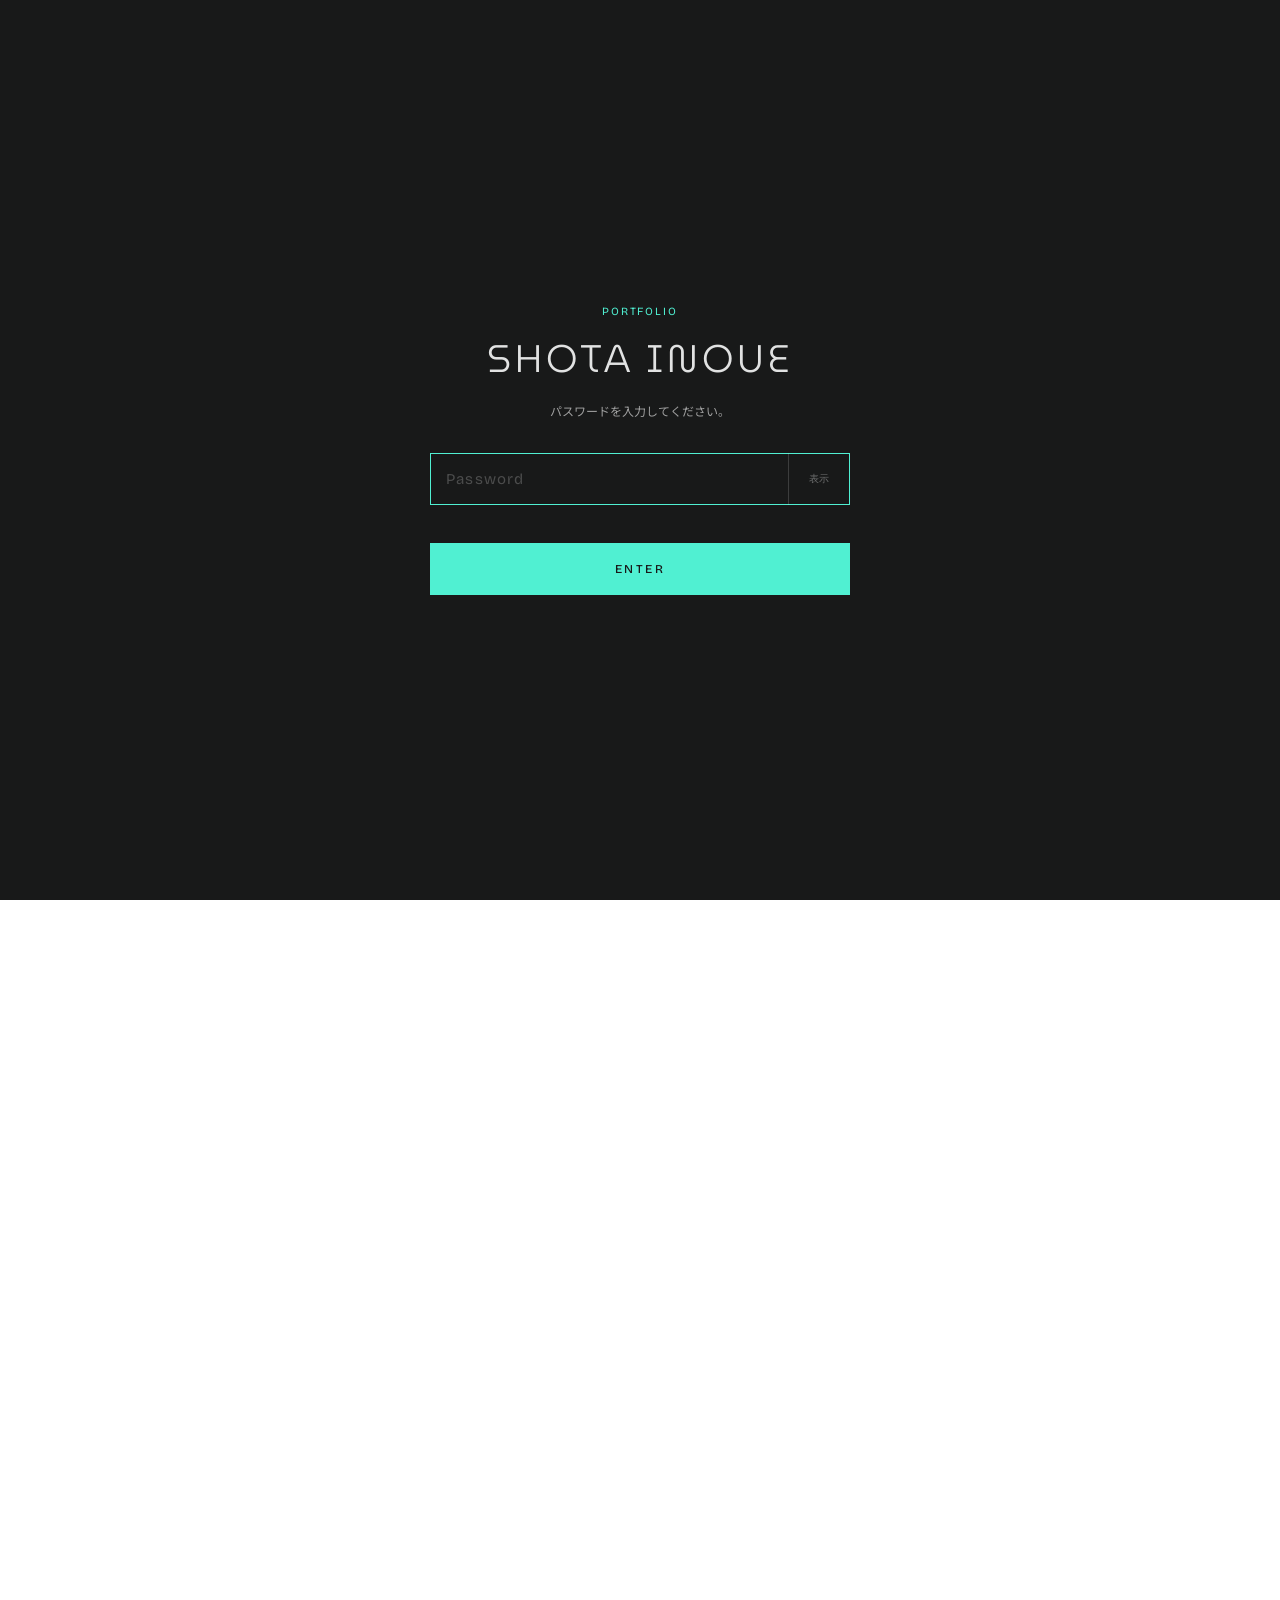
==== commit 2d306fad: "Add files via upload" ====
--- a/index.html
+++ b/index.html
@@ -7,11 +7,32 @@
 
 <!-- 認証済みタブでは、読み込み直後のパスワード画面ちらつきを防ぐ -->
 <script>
-try{
-  if(sessionStorage.getItem('portfolioAccessHash')){
-    document.documentElement.classList.add('access-session-hint');
+(function(){
+  /* リロード時にブラウザが前回のスクロール位置へ戻すのを止める */
+  try{
+    if('scrollRestoration' in history){
+      history.scrollRestoration = 'manual';
+    }
+  }catch(e){}
+
+  try{
+    if(sessionStorage.getItem('portfolioAccessHash')){
+      document.documentElement.classList.add('access-session-hint');
+    }else{
+      /* パスワード画面が出る間は背面スクロールを禁止 */
+      document.documentElement.classList.add('access-locked');
+    }
+  }catch(e){
+    document.documentElement.classList.add('access-locked');
   }
-}catch(e){}
+
+  /* 万一 JS が読み込めなかった場合の保険（8秒でロック解除） */
+  setTimeout(function(){
+    if(!window.__portfolioJsReady){
+      document.documentElement.classList.remove('access-locked');
+    }
+  }, 8000);
+})();
 </script>
 
 <link rel="preconnect" href="https://fonts.googleapis.com">
--- a/css/style.css
+++ b/css/style.css
@@ -20,6 +20,7 @@
   overflow-y:scroll;
   height:100%;
   scroll-behavior:auto;
+  overscroll-behavior-y:none;
 }
 
 body{
@@ -1190,7 +1191,7 @@
 
 .wa-grid{
   display:grid;
-  grid-template-columns:1fr 1fr;
+  grid-template-columns:repeat(3, minmax(0, 1fr));
   gap:0;
   padding:0;
 }
@@ -1349,11 +1350,28 @@
     display:flex;
     align-items:center;
     justify-content:space-between;
-    padding:1.2rem 1.5rem;
+    padding:calc(1.2rem + env(safe-area-inset-top,0px)) 1.5rem 1.2rem;
     height:auto;
     z-index:501;
     opacity:1;
     visibility:visible;
+  }
+
+  /*
+    JSが動く端末では fixed をやめ、
+    「absolute ＋ 毎フレーム translateY(scrollY)」で自前固定する。
+    iOSのfixed追従遅れ（ロゴ・ハンバーガーの食い込み）を根本から防ぐ。
+  */
+  html.nav-pinned .nav-fixed{
+    position:absolute;
+    top:0;
+    left:0;
+    right:0;
+    transform:translate3d(0,0,0);
+    -webkit-transform:translate3d(0,0,0);
+    will-change:transform;
+    backface-visibility:hidden;
+    -webkit-backface-visibility:hidden;
   }
 
   .nav-logo{
@@ -1791,7 +1809,8 @@
   .contact-footer{
     flex-direction:column;
     gap:.8rem;
-    padding:1rem 5vw 1rem;
+    /* Safariの下部ツールバー／セーフエリアに潜らないようにする */
+    padding:1rem 5vw calc(1.2rem + env(safe-area-inset-bottom,0px));
   }
 
   .cf-links{
@@ -1808,7 +1827,7 @@
     width:20px;
     height:20px;
     margin-top:.2rem;
-    margin-bottom:.05rem;
+    margin-bottom:0;
   }
 
   .wa-back{
@@ -2182,4 +2201,27 @@
 
 .site-access-gate .site-access-submit{
   cursor:pointer;
+}
+
+/* =========================================
+   SITE ACCESS：ゲート表示中は背面を完全ロック
+   ========================================= */
+html.access-locked,
+html.access-locked body{
+  height:100%;
+  overflow:hidden;
+  overscroll-behavior:none;
+}
+
+/* iOSでも確実に止めるため body 自体を固定する */
+html.access-locked body{
+  position:fixed;
+  inset:0;
+  width:100%;
+}
+
+/* キーボード表示時のためにゲート内だけはスクロール可 */
+.site-access-gate{
+  overflow-y:auto;
+  -webkit-overflow-scrolling:touch;
 }
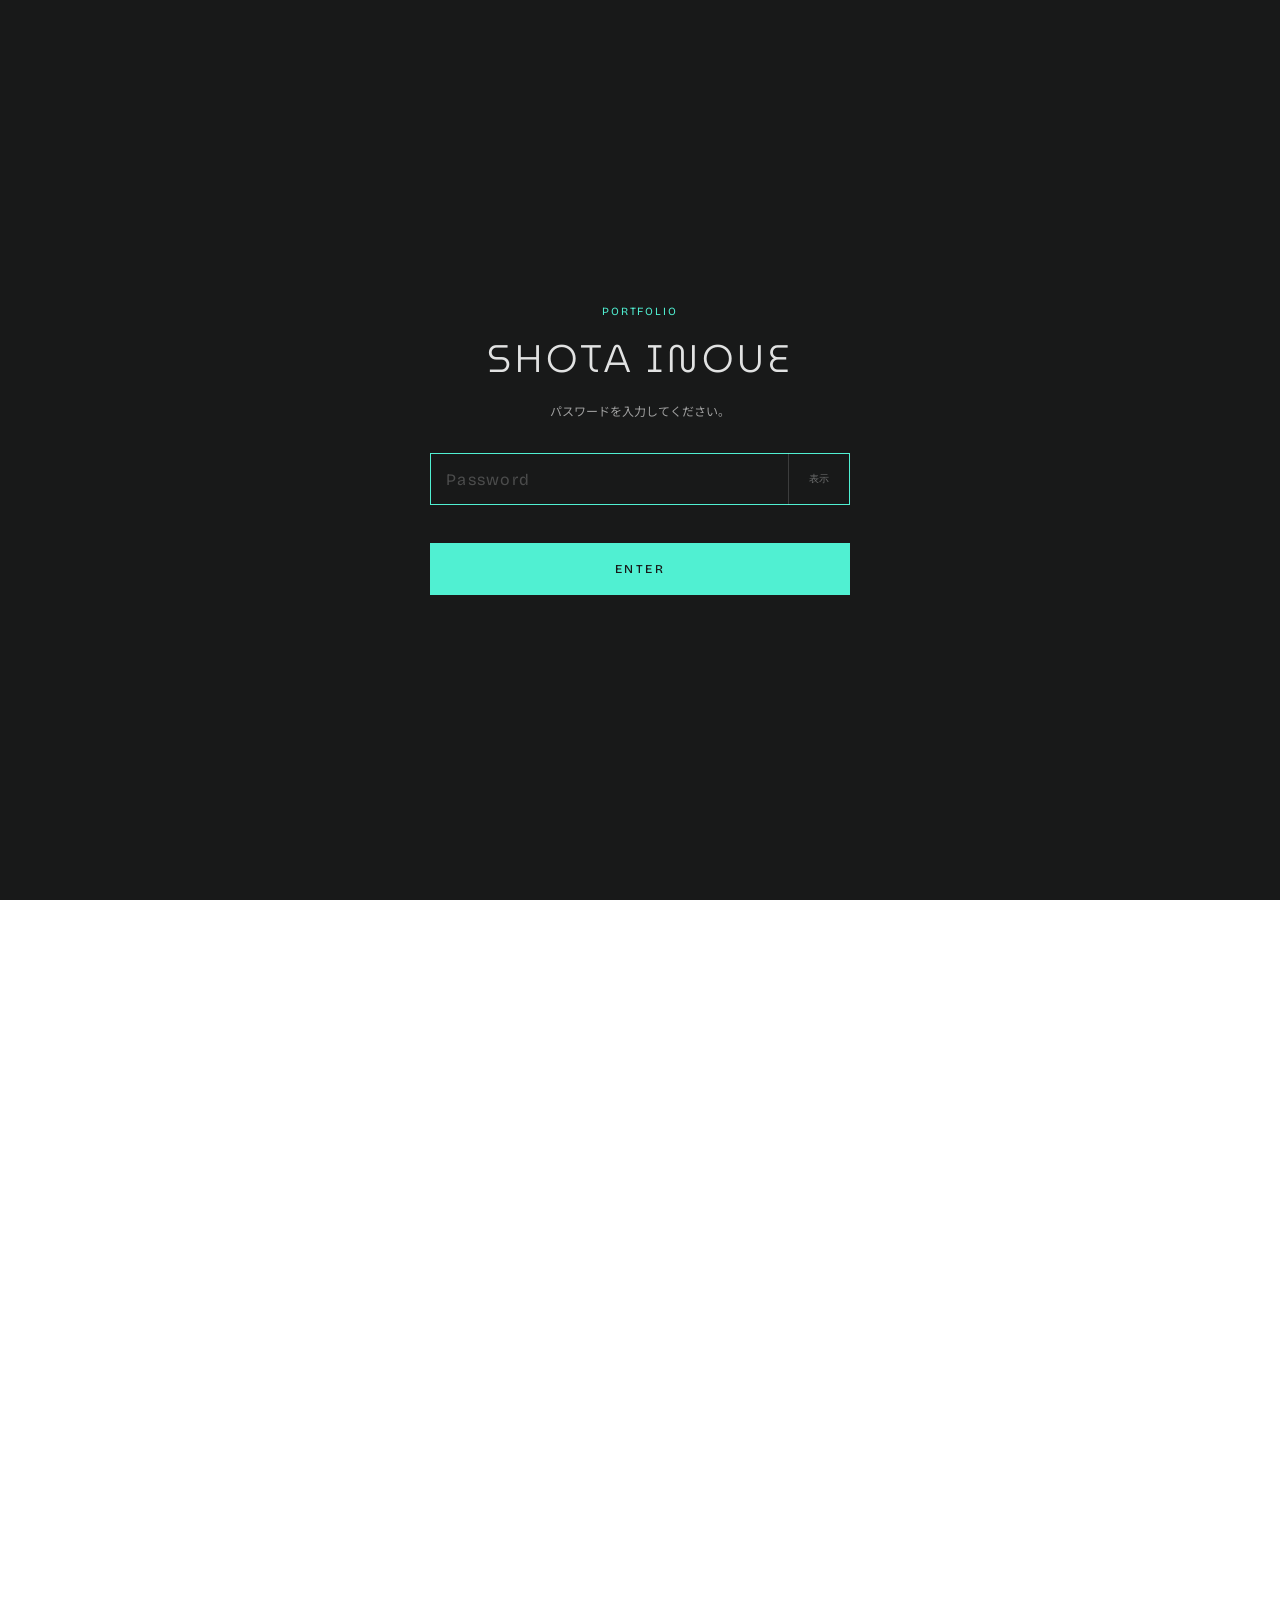
==== commit 97e34456: "Add files via upload" ====
--- a/index.html
+++ b/index.html
@@ -38,7 +38,8 @@
 <link rel="preconnect" href="https://fonts.googleapis.com">
 <link href="https://fonts.googleapis.com/css2?family=MuseoModerno:wght@200;300;400;500;700&family=Bricolage+Grotesque:opsz,wght@12..96,300;12..96,400;12..96,500&family=Noto+Sans+JP:wght@300;400;500&display=swap" rel="stylesheet">
 
-<link rel="stylesheet" href="css/style.css">
+<link rel="stylesheet" href="css/style.css?v=cleanup-01">
+<link rel="stylesheet" href="css/common.css?v=cleanup-01">
 
 <script>
 if(new URLSearchParams(window.location.search).get('works') === '1'){
@@ -54,39 +55,31 @@
   <form class="site-access-card" id="siteAccessForm">
     <p class="site-access-eyebrow">PORTFOLIO</p>
     <h1 class="site-access-title">SHOTA INOUE</h1>
-    <p class="site-access-text">
-      パスワードを入力してください。
-    </p>
-
-    <label class="site-access-label" for="siteAccessPassword">
-       
-    </label>
-
-   <div class="site-access-password-wrap">
-     <input
-       class="site-access-input"
-       id="siteAccessPassword"
-       type="password"
-       autocomplete="current-password"
-       placeholder="Password"
-       required
-     >
-   
-     <button
-       class="site-access-toggle"
-       type="button"
-       aria-label="パスワードを表示"
-       aria-pressed="false"
-     >
-       表示
-     </button>
-   </div>
+    <p class="site-access-text">パスワードを入力してください。</p>
+
+    <label class="site-access-label" for="siteAccessPassword"></label>
+
+    <div class="site-access-password-wrap">
+      <input
+        class="site-access-input"
+        id="siteAccessPassword"
+        type="password"
+        autocomplete="current-password"
+        placeholder="Password"
+        required
+      >
+
+      <button
+        class="site-access-toggle"
+        type="button"
+        aria-label="パスワードを表示"
+        aria-pressed="false"
+      >表示</button>
+    </div>
 
     <p class="site-access-error" id="siteAccessError" aria-live="polite"></p>
 
-    <button class="site-access-submit" type="submit">
-      ENTER
-    </button>
+    <button class="site-access-submit" type="submit">ENTER</button>
   </form>
 </div>
 
@@ -398,7 +391,8 @@
   </div>
 </div>
 
-<script src="js/main.js"></script>
+<script src="js/common.js?v=cleanup-01"></script>
+<script src="js/main.js?v=cleanup-01"></script>
 
 </body>
-</html>+</html>
--- a/css/style.css
+++ b/css/style.css
@@ -573,7 +573,7 @@
 .works-sub{
   font-family:var(--ff-jp);
   font-weight:400;
-  font: size 14px;
+  font-size:14px;
   letter-spacing:.08em;
   color:var(--text);
   text-align:center;
@@ -1357,23 +1357,6 @@
     visibility:visible;
   }
 
-  /*
-    JSが動く端末では fixed をやめ、
-    「absolute ＋ 毎フレーム translateY(scrollY)」で自前固定する。
-    iOSのfixed追従遅れ（ロゴ・ハンバーガーの食い込み）を根本から防ぐ。
-  */
-  html.nav-pinned .nav-fixed{
-    position:absolute;
-    top:0;
-    left:0;
-    right:0;
-    transform:translate3d(0,0,0);
-    -webkit-transform:translate3d(0,0,0);
-    will-change:transform;
-    backface-visibility:hidden;
-    -webkit-backface-visibility:hidden;
-  }
-
   .nav-logo{
     all:unset;
     display:flex;
@@ -1465,7 +1448,7 @@
   }
 
   .top-name{
-    font-size:clamp(2rem,8vw,3.2rem);
+    font-size:clamp(1.2rem,6vw,2.2rem);
     letter-spacing:.10em;
   }
 
@@ -1543,7 +1526,7 @@
   .profile-sp-hero{
     display:flex;
     flex-shrink:0;
-    height:38dvh;
+    height:34dvh;
     position:relative;
     overflow:visible;
   }
@@ -1580,7 +1563,7 @@
     position:static;
     width:100%;
     flex:1;
-    padding:2.8rem 6vw 1.5rem;
+    padding:3.2rem 8vw 1.5rem;
     justify-content:flex-start;
     overflow-y:auto;
   }
@@ -1637,7 +1620,7 @@
   }
 
   .skill-left{
-    padding:3.2rem 6vw 1.2rem;
+    padding:3.2rem 8vw 1.2rem;
     justify-content:flex-start;
     border-bottom:none;
     position:relative;
@@ -1646,8 +1629,8 @@
   .skill-left::after{
     content:'';
     position:absolute;
-    left:6vw;
-    right:6vw;
+    left:8vw;
+    right:8vw;
     bottom:0;
     height:1px;
     background:var(--text-dim);
@@ -1671,7 +1654,7 @@
   }
 
   .skill-right{
-    padding:1.2rem 6vw .95rem;
+    padding:1.2rem 8vw .95rem;
     gap:1.2rem;
     justify-content:flex-start;
     overflow-y:auto;
@@ -1728,11 +1711,11 @@
   .sk-tool .sk-pill,
   .sk-design .sk-box,
   .sk-strategy .sk-pill{
-    height:28px;
-    min-height:28px;
+    height:24px;
+    min-height:24px;
     font-size:12px;
     border-width:1px;
-    letter-spacing:-.02em;
+    letter-spacing:.05em;
     line-height:1.3;
     min-width:0;
   }
@@ -1743,8 +1726,8 @@
 
   .sk-design .sk-box{
     padding:0 1px;
-    letter-spacing:-.04em;
-    font-size:11px;
+    letter-spacing:-.10em;
+    font-size:11.5px;
     white-space:nowrap;
     overflow:hidden;
     text-overflow:ellipsis;
@@ -1835,7 +1818,7 @@
     top:auto;
     left:auto;
     display:inline-flex;
-    margin:5rem 0 1rem 6vw;
+    margin:5rem 0 1rem 2vw;
   }
 
   #works-all{
@@ -1852,7 +1835,7 @@
 
   .wa-grid{
     grid-template-columns:1fr;
-    gap:3px;
+    gap:2px;
   }
 
   .wa-card{
@@ -1860,13 +1843,13 @@
   }
 
   .wa-card-title{
-    font-size:13.5px;
+    font-size:18px;
     margin-bottom:.35rem;
-    font-weight:300;
+    font-weight:400;
   }
 
   .wa-card-desc{
-    font-size:9px;
+    font-size:12px;
   }
 
   .wa-cat-label{
@@ -2089,7 +2072,10 @@
   background:transparent;
   color:var(--text);
   font-family:var(--ff-sm);
-  font-size:15px;
+
+  /* iPhoneで入力欄へのフォーカス時に自動拡大されるのを防ぐ */
+  font-size:16px;
+
   letter-spacing:.08em;
   transition:border-color .2s;
 }
@@ -2224,4 +2210,11 @@
 .site-access-gate{
   overflow-y:auto;
   -webkit-overflow-scrolling:touch;
+
+  /* 内容が画面より高いとき上が切れないようにする */
+  align-items:flex-start;
+}
+
+.site-access-gate .site-access-card{
+  margin:auto;
 }
